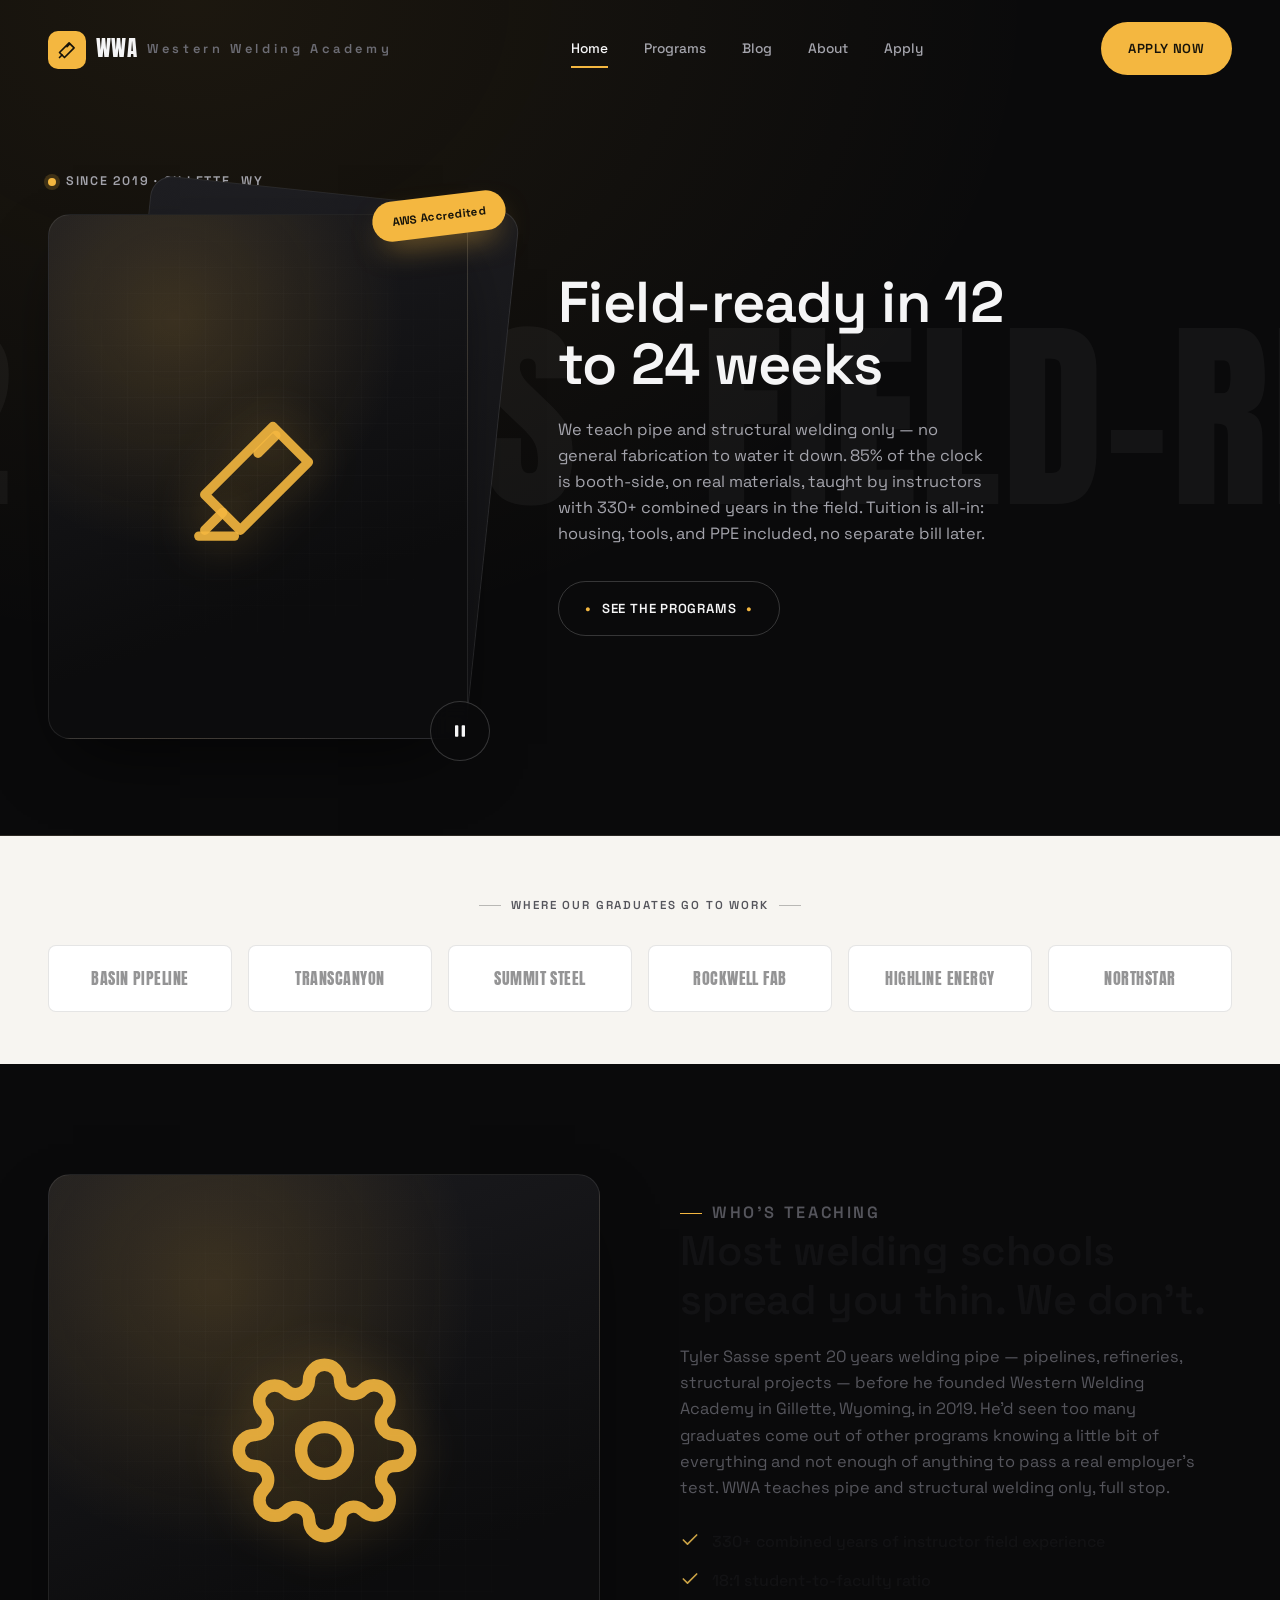
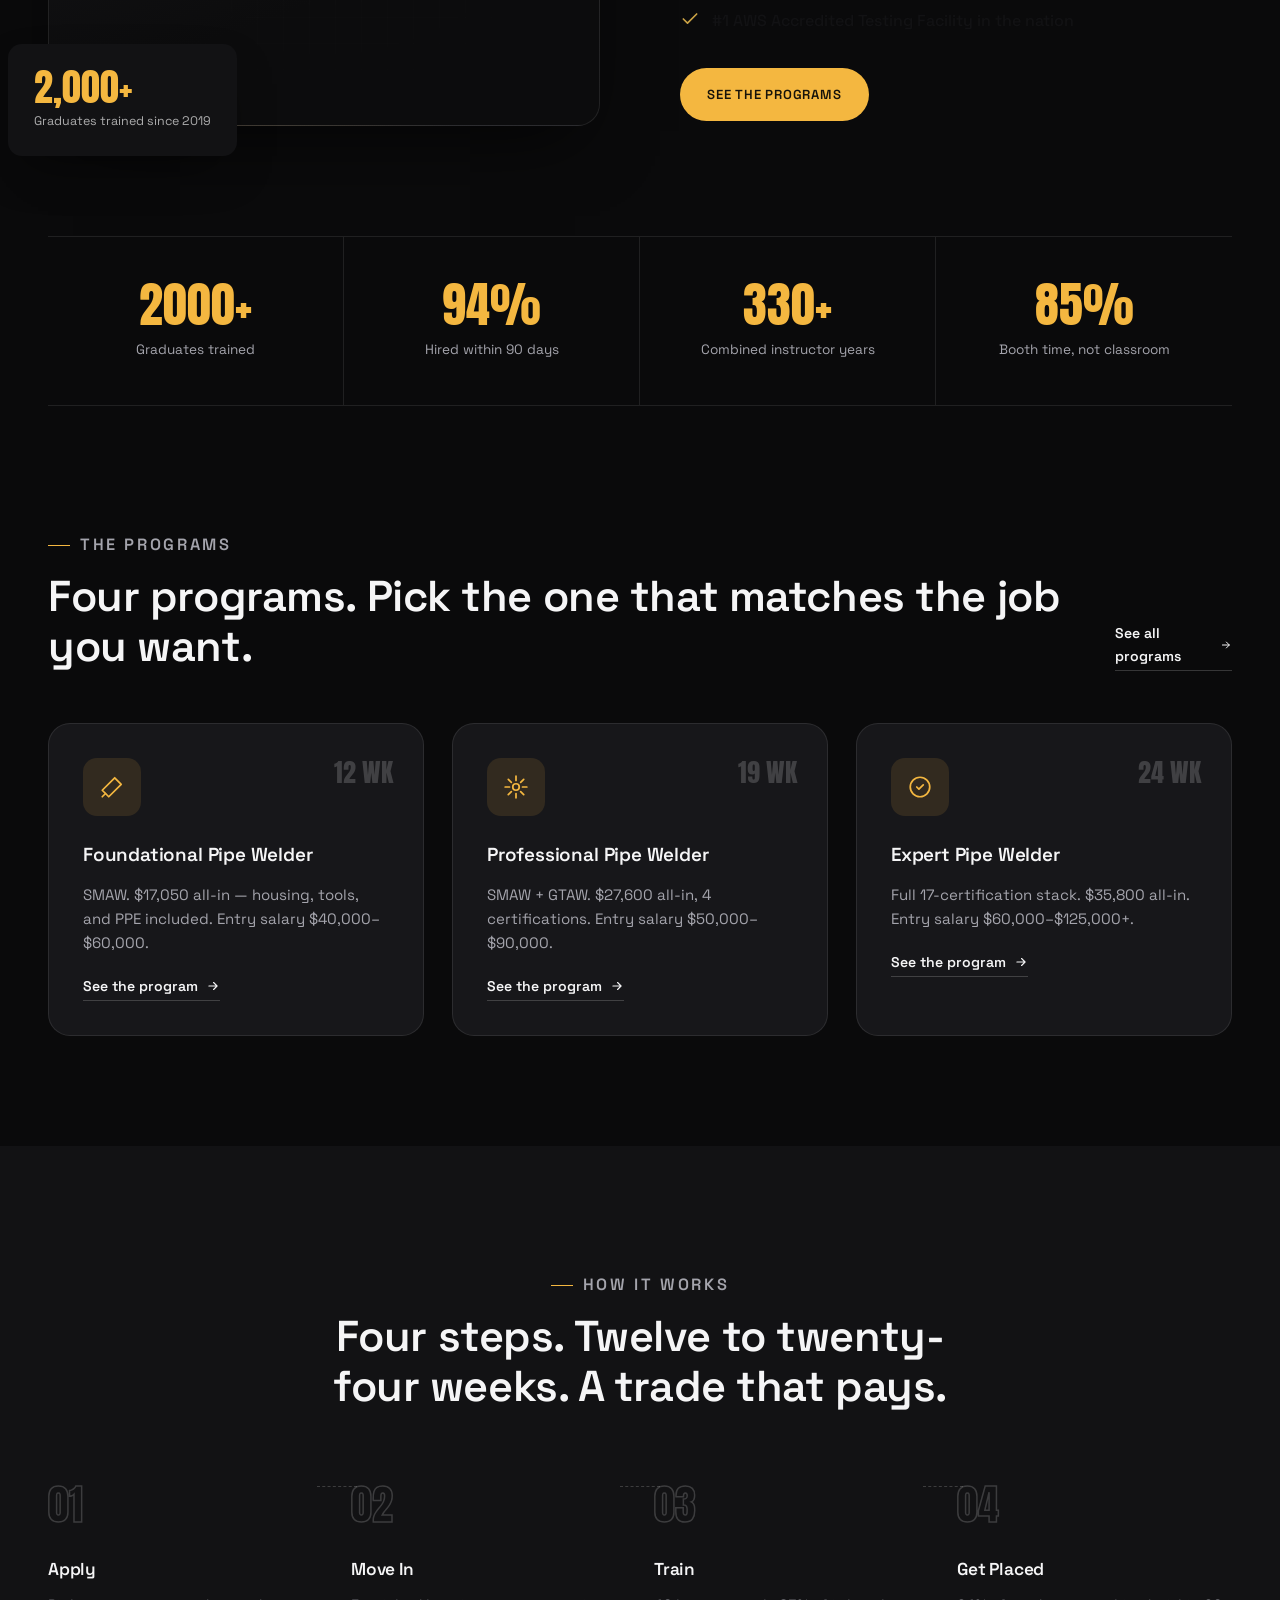
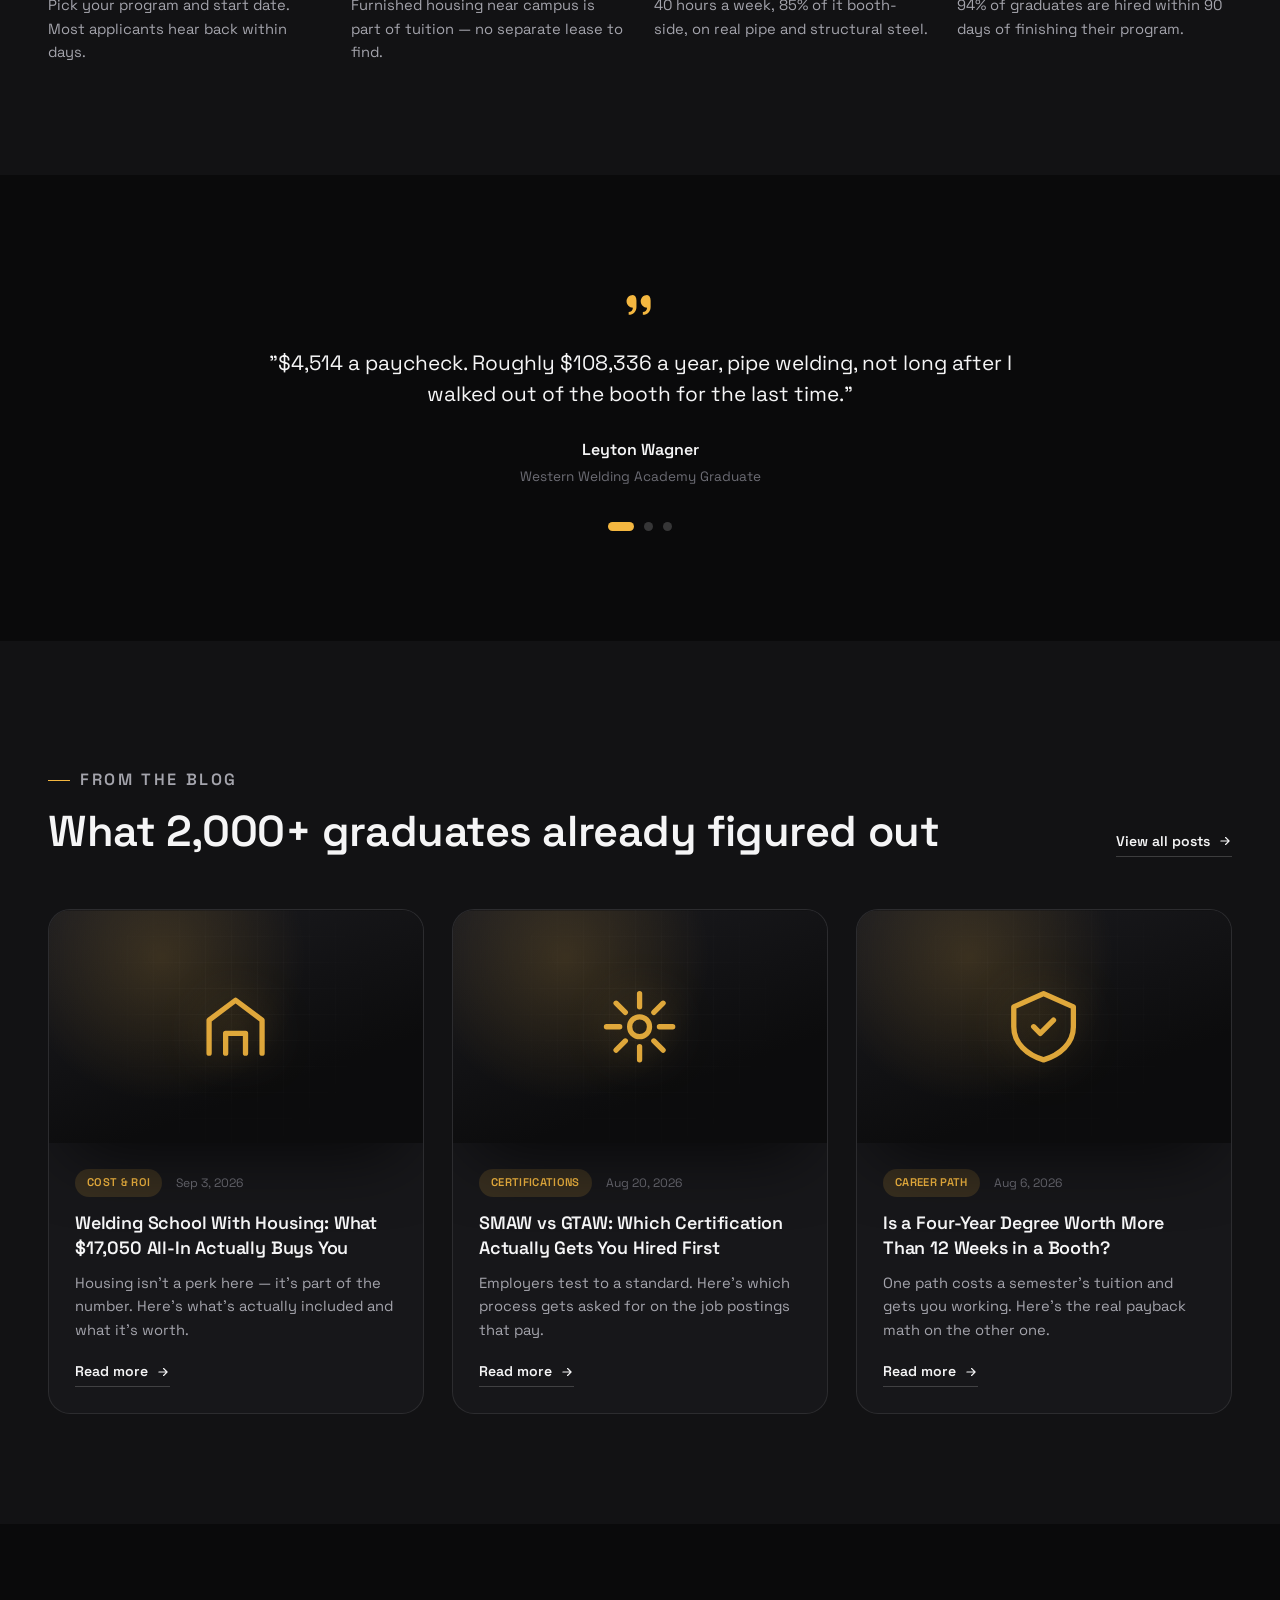
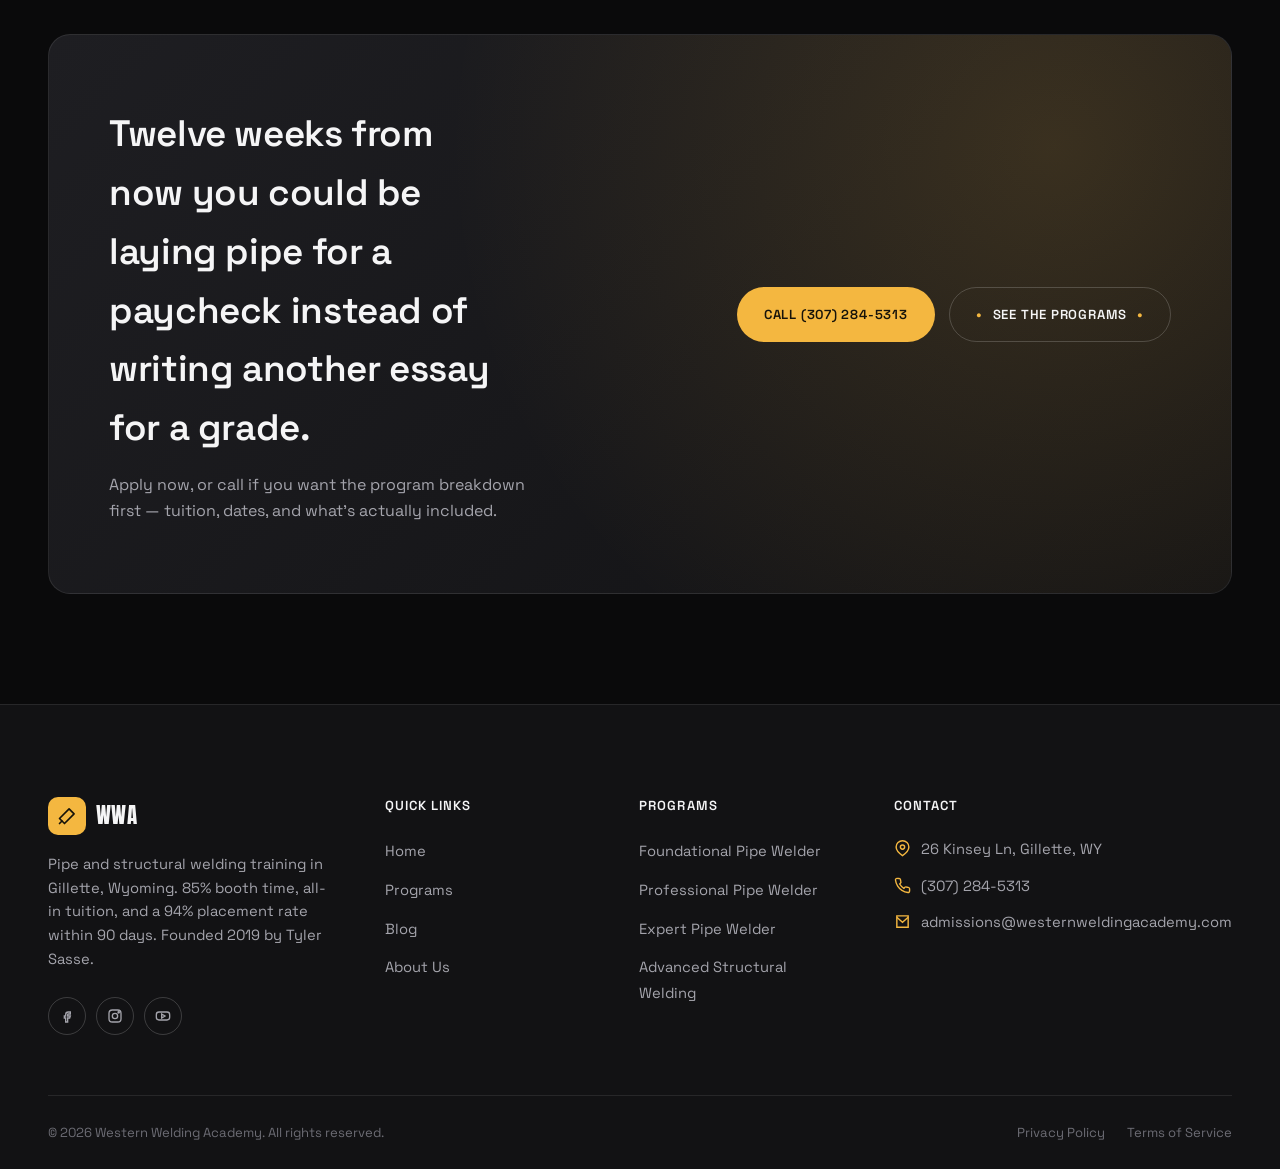
==== index.html @ 94834df6 "Initial commit: Western Welding Academy site Static HTML/CSS/JS site with homepage, programs page, b" ====
<!DOCTYPE html>
<html lang="en">
<head>
<meta charset="UTF-8">
<meta name="viewport" content="width=device-width, initial-scale=1.0">
<title>Western Welding Academy | Pipe &amp; Structural Welding Trade School — Gillette, WY</title>
<meta name="description" content="Western Welding Academy trains pipe and structural welders in Gillette, WY. 85% booth time, all-in tuition with housing included, and 94% of graduates hired within 90 days.">
<link rel="icon" href="data:image/svg+xml,%3Csvg xmlns='http://www.w3.org/2000/svg' viewBox='0 0 100 100'%3E%3Ctext y='.9em' font-size='90'%3E%F0%9F%94%A5%3C/text%3E%3C/svg%3E">
<link rel="preconnect" href="https://fonts.googleapis.com">
<link rel="preconnect" href="https://fonts.gstatic.com" crossorigin>
<link href="https://fonts.googleapis.com/css2?family=Anton&family=Space+Grotesk:wght@300;400;500;600;700&display=swap" rel="stylesheet">
<link rel="stylesheet" href="css/style.css">
</head>
<body>

<header class="site-header">
  <div class="container">
    <a href="index.html" class="brand">
      <span class="brand-mark">
        <svg viewBox="0 0 24 24" fill="none" stroke="currentColor" stroke-width="2" stroke-linecap="round" stroke-linejoin="round"><path d="M14.5 3.5 20.5 9.5 9 21 3 15Z"/><path d="M6 18 3 21"/><path d="M15 5 12 8"/></svg>
      </span>
      WWA<span>Western Welding Academy</span>
    </a>
    <nav class="nav-main">
      <a href="index.html" class="active">Home</a>
      <a href="services.html">Programs</a>
      <a href="blog.html">Blog</a>
      <a href="index.html#about">About</a>
      <a href="index.html#contact">Apply</a>
    </nav>
    <div class="header-actions">
      <a href="index.html#contact" class="btn btn-primary">Apply Now</a>
      <button class="nav-toggle" aria-label="Toggle menu" aria-expanded="false">
        <svg class="icon-menu" viewBox="0 0 24 24" fill="none" stroke="currentColor" stroke-width="2" stroke-linecap="round"><path d="M4 7h16M4 12h16M4 17h16"/></svg>
        <svg class="icon-close" viewBox="0 0 24 24" fill="none" stroke="currentColor" stroke-width="2" stroke-linecap="round"><path d="M6 6l12 12M18 6 6 18"/></svg>
      </button>
    </div>
  </div>
</header>

<!-- HERO -->
<section class="hero">
  <div class="hero-bgtext"><p><span>FIELD-READY IN 12 WEEKS</span><span>FIELD-READY IN 12 WEEKS</span></p></div>
  <div class="container hero-inner">
    <div class="hero-grid">
      <div class="hero-visual">
        <div class="hero-tagline">Since 2019 · Gillette, WY</div>
        <div class="hero-stack">
          <div class="hero-stack-back"></div>
          <div class="media-panel" data-photo="welding student practicing in booth">
            <div class="spark-field"></div>
            <div class="glow-icon">
              <svg viewBox="0 0 24 24" fill="none" stroke="currentColor" stroke-width="1.6" stroke-linecap="round" stroke-linejoin="round"><path d="M14.5 3.5 20.5 9.5 9 21 3 15Z"/><path d="M6 18 3 21"/><path d="M15 5 12 8"/><path d="M2 22h6"/></svg>
            </div>
          </div>
          <button class="play-toggle" aria-label="Pause">
            <svg class="icon-pause" viewBox="0 0 24 24" fill="currentColor"><rect x="6" y="5" width="4" height="14" rx="1"/><rect x="14" y="5" width="4" height="14" rx="1"/></svg>
            <svg class="icon-play" viewBox="0 0 24 24" fill="currentColor"><path d="M8 5v14l11-7z"/></svg>
          </button>
          <span class="badge-pill">AWS Accredited</span>
        </div>
      </div>
      <div class="hero-content">
        <h1>Field-ready in 12 to 24 weeks</h1>
        <p>We teach pipe and structural welding only — no general fabrication to water it down. 85% of the clock is booth-side, on real materials, taught by instructors with 330+ combined years in the field. Tuition is all-in: housing, tools, and PPE included, no separate bill later.</p>
        <a href="services.html" class="btn btn-outline"><span class="dot">•</span> See The Programs <span class="dot">•</span></a>
      </div>
    </div>
  </div>
</section>

<!-- TRUST STRIP -->
<section class="trust-strip">
  <div class="container">
    <p class="eyebrow">Where our graduates go to work</p>
    <div class="logo-row">
      <div class="logo-box">BASIN PIPELINE</div>
      <div class="logo-box">TRANSCANYON</div>
      <div class="logo-box">SUMMIT STEEL</div>
      <div class="logo-box">ROCKWELL FAB</div>
      <div class="logo-box">HIGHLINE ENERGY</div>
      <div class="logo-box">NORTHSTAR</div>
    </div>
  </div>
</section>

<!-- ABOUT -->
<section class="section" id="about">
  <div class="container">
    <div class="about-grid">
      <div class="about-media">
        <div class="media-panel" data-photo="welding instructor teaching student">
          <div class="spark-field"></div>
          <div class="glow-icon">
            <svg viewBox="0 0 24 24" fill="none" stroke="currentColor" stroke-width="1.6" stroke-linecap="round" stroke-linejoin="round"><circle cx="12" cy="12" r="3"/><path d="M19.4 15a1.7 1.7 0 0 0 .34 1.87l.06.06a2 2 0 1 1-2.83 2.83l-.06-.06a1.7 1.7 0 0 0-1.87-.34 1.7 1.7 0 0 0-1 1.55V21a2 2 0 0 1-4 0v-.09A1.7 1.7 0 0 0 9 19.4a1.7 1.7 0 0 0-1.87.34l-.06.06a2 2 0 1 1-2.83-2.83l.06-.06A1.7 1.7 0 0 0 4.6 15a1.7 1.7 0 0 0-1.55-1H3a2 2 0 0 1 0-4h.09A1.7 1.7 0 0 0 4.6 9a1.7 1.7 0 0 0-.34-1.87l-.06-.06a2 2 0 1 1 2.83-2.83l.06.06A1.7 1.7 0 0 0 9 4.6a1.7 1.7 0 0 0 1-1.55V3a2 2 0 0 1 4 0v.09A1.7 1.7 0 0 0 15 4.6a1.7 1.7 0 0 0 1.87-.34l.06-.06a2 2 0 1 1 2.83 2.83l-.06.06A1.7 1.7 0 0 0 19.4 9a1.7 1.7 0 0 0 1.55 1H21a2 2 0 0 1 0 4h-.09a1.7 1.7 0 0 0-1.51 1Z"/></svg>
          </div>
        </div>
        <div class="about-stat-card">
          <div class="num">2,000+</div>
          <div class="label">Graduates trained since 2019</div>
        </div>
      </div>
      <div class="about-copy">
        <p class="eyebrow">Who's teaching</p>
        <h2>Most welding schools spread you thin. We don't.</h2>
        <p>Tyler Sasse spent 20 years welding pipe — pipelines, refineries, structural projects — before he founded Western Welding Academy in Gillette, Wyoming, in 2019. He'd seen too many graduates come out of other programs knowing a little bit of everything and not enough of anything to pass a real employer's test. WWA teaches pipe and structural welding only, full stop.</p>
        <ul class="check-list">
          <li><svg viewBox="0 0 24 24" fill="none" stroke="currentColor" stroke-width="2" stroke-linecap="round" stroke-linejoin="round"><path d="M20 6 9 17l-5-5"/></svg> 330+ combined years of instructor field experience</li>
          <li><svg viewBox="0 0 24 24" fill="none" stroke="currentColor" stroke-width="2" stroke-linecap="round" stroke-linejoin="round"><path d="M20 6 9 17l-5-5"/></svg> 18:1 student-to-faculty ratio</li>
          <li><svg viewBox="0 0 24 24" fill="none" stroke="currentColor" stroke-width="2" stroke-linecap="round" stroke-linejoin="round"><path d="M20 6 9 17l-5-5"/></svg> #1 AWS Accredited Testing Facility in the nation</li>
        </ul>
        <a href="services.html" class="btn btn-primary">See The Programs</a>
      </div>
    </div>
  </div>
</section>

<!-- STATS -->
<div class="container">
  <div class="stats-band">
    <div class="stat"><div class="num"><span data-count="2000" data-suffix="+">0</span></div><div class="label">Graduates trained</div></div>
    <div class="stat"><div class="num"><span data-count="94" data-suffix="%">0</span></div><div class="label">Hired within 90 days</div></div>
    <div class="stat"><div class="num"><span data-count="330" data-suffix="+">0</span></div><div class="label">Combined instructor years</div></div>
    <div class="stat"><div class="num"><span data-count="85" data-suffix="%">0</span></div><div class="label">Booth time, not classroom</div></div>
  </div>
</div>

<!-- PROGRAMS PREVIEW -->
<section class="section">
  <div class="container">
    <div class="section-head between">
      <div>
        <p class="eyebrow">The programs</p>
        <h2>Four programs. Pick the one that matches the job you want.</h2>
      </div>
      <a href="services.html" class="text-link">See all programs
        <svg viewBox="0 0 24 24" fill="none" stroke="currentColor" stroke-width="2" stroke-linecap="round" stroke-linejoin="round"><path d="M5 12h14M13 6l6 6-6 6"/></svg>
      </a>
    </div>
    <div class="grid-3">
      <div class="service-card">
        <span class="index-num">12 WK</span>
        <div class="icon-wrap"><svg viewBox="0 0 24 24" fill="none" stroke="currentColor" stroke-width="1.6" stroke-linecap="round" stroke-linejoin="round"><path d="M14.5 3.5 20.5 9.5 9 21 3 15Z"/><path d="M6 18 3 21"/></svg></div>
        <h3>Foundational Pipe Welder</h3>
        <p>SMAW. $17,050 all-in — housing, tools, and PPE included. Entry salary $40,000–$60,000.</p>
        <a href="services.html#foundational" class="text-link">See the program <svg viewBox="0 0 24 24" fill="none" stroke="currentColor" stroke-width="2" stroke-linecap="round" stroke-linejoin="round"><path d="M5 12h14M13 6l6 6-6 6"/></svg></a>
      </div>
      <div class="service-card">
        <span class="index-num">19 WK</span>
        <div class="icon-wrap"><svg viewBox="0 0 24 24" fill="none" stroke="currentColor" stroke-width="1.6" stroke-linecap="round" stroke-linejoin="round"><circle cx="12" cy="12" r="3"/><path d="M12 2v4M12 18v4M4.9 4.9l2.8 2.8M16.3 16.3l2.8 2.8M2 12h4M18 12h4M4.9 19.1l2.8-2.8M16.3 7.7l2.8-2.8"/></svg></div>
        <h3>Professional Pipe Welder</h3>
        <p>SMAW + GTAW. $27,600 all-in, 4 certifications. Entry salary $50,000–$90,000.</p>
        <a href="services.html#professional" class="text-link">See the program <svg viewBox="0 0 24 24" fill="none" stroke="currentColor" stroke-width="2" stroke-linecap="round" stroke-linejoin="round"><path d="M5 12h14M13 6l6 6-6 6"/></svg></a>
      </div>
      <div class="service-card">
        <span class="index-num">24 WK</span>
        <div class="icon-wrap"><svg viewBox="0 0 24 24" fill="none" stroke="currentColor" stroke-width="1.6" stroke-linecap="round" stroke-linejoin="round"><circle cx="12" cy="12" r="9"/><path d="m9 12 2 2 4-4"/></svg></div>
        <h3>Expert Pipe Welder</h3>
        <p>Full 17-certification stack. $35,800 all-in. Entry salary $60,000–$125,000+.</p>
        <a href="services.html#expert" class="text-link">See the program <svg viewBox="0 0 24 24" fill="none" stroke="currentColor" stroke-width="2" stroke-linecap="round" stroke-linejoin="round"><path d="M5 12h14M13 6l6 6-6 6"/></svg></a>
      </div>
    </div>
  </div>
</section>

<!-- PROCESS -->
<section class="section section-alt">
  <div class="container">
    <div class="section-head center" style="margin-left:auto;margin-right:auto;text-align:center;">
      <p class="eyebrow" style="justify-content:center;width:100%;">How it works</p>
      <h2>Four steps. Twelve to twenty-four weeks. A trade that pays.</h2>
    </div>
    <div class="process-row">
      <div class="process-step">
        <div class="step-num">01</div>
        <h3>Apply</h3>
        <p>Pick your program and start date. Most applicants hear back within days.</p>
      </div>
      <div class="process-step">
        <div class="step-num">02</div>
        <h3>Move In</h3>
        <p>Furnished housing near campus is part of tuition — no separate lease to find.</p>
      </div>
      <div class="process-step">
        <div class="step-num">03</div>
        <h3>Train</h3>
        <p>40 hours a week, 85% of it booth-side, on real pipe and structural steel.</p>
      </div>
      <div class="process-step">
        <div class="step-num">04</div>
        <h3>Get Placed</h3>
        <p>94% of graduates are hired within 90 days of finishing their program.</p>
      </div>
    </div>
  </div>
</section>

<!-- GRADUATE OUTCOMES -->
<section class="section">
  <div class="container">
    <div class="testimonial-slider">
      <div class="testimonial-slide is-active">
        <svg class="quote-icon" viewBox="0 0 24 24" fill="currentColor"><path d="M7 7c-2.5 0-4.5 2-4.5 4.5S4.5 16 7 16c0 2-1.5 3-3 3v2c3.5 0 5.5-2.5 5.5-5.5V11c0-2.5-1.1-4-2.5-4Zm10 0c-2.5 0-4.5 2-4.5 4.5S14.5 16 17 16c0 2-1.5 3-3 3v2c3.5 0 5.5-2.5 5.5-5.5V11c0-2.5-1.1-4-2.5-4Z"/></svg>
        <p>"$4,514 a paycheck. Roughly $108,336 a year, pipe welding, not long after I walked out of the booth for the last time."</p>
        <div class="author">Leyton Wagner</div>
        <div class="role">Western Welding Academy Graduate</div>
      </div>
      <div class="testimonial-slide">
        <svg class="quote-icon" viewBox="0 0 24 24" fill="currentColor"><path d="M7 7c-2.5 0-4.5 2-4.5 4.5S4.5 16 7 16c0 2-1.5 3-3 3v2c3.5 0 5.5-2.5 5.5-5.5V11c0-2.5-1.1-4-2.5-4Zm10 0c-2.5 0-4.5 2-4.5 4.5S14.5 16 17 16c0 2-1.5 3-3 3v2c3.5 0 5.5-2.5 5.5-5.5V11c0-2.5-1.1-4-2.5-4Z"/></svg>
        <p>"$3,986 a paycheck. About $95,664 a year. I looked at a four-year degree first. This paid off faster."</p>
        <div class="author">Gavin Walden</div>
        <div class="role">Western Welding Academy Graduate</div>
      </div>
      <div class="testimonial-slide">
        <svg class="quote-icon" viewBox="0 0 24 24" fill="currentColor"><path d="M7 7c-2.5 0-4.5 2-4.5 4.5S4.5 16 7 16c0 2-1.5 3-3 3v2c3.5 0 5.5-2.5 5.5-5.5V11c0-2.5-1.1-4-2.5-4Zm10 0c-2.5 0-4.5 2-4.5 4.5S14.5 16 17 16c0 2-1.5 3-3 3v2c3.5 0 5.5-2.5 5.5-5.5V11c0-2.5-1.1-4-2.5-4Z"/></svg>
        <p>"$3,417 a paycheck, roughly $82,008 a year. Nobody in my booth was there for fun — everybody wanted out and working."</p>
        <div class="author">David Smolek</div>
        <div class="role">Western Welding Academy Graduate</div>
      </div>
      <div class="testimonial-dots"></div>
    </div>
  </div>
</section>

<!-- BLOG PREVIEW -->
<section class="section section-alt">
  <div class="container">
    <div class="section-head between">
      <div>
        <p class="eyebrow">From the blog</p>
        <h2>What 2,000+ graduates already figured out</h2>
      </div>
      <a href="blog.html" class="text-link">View all posts
        <svg viewBox="0 0 24 24" fill="none" stroke="currentColor" stroke-width="2" stroke-linecap="round" stroke-linejoin="round"><path d="M5 12h14M13 6l6 6-6 6"/></svg>
      </a>
    </div>
    <div class="grid-3">
      <article class="blog-card">
        <div class="media-panel" data-photo="welding trade school housing dorm"><div class="spark-field"></div><div class="glow-icon"><svg viewBox="0 0 24 24" fill="none" stroke="currentColor" stroke-width="1.6" stroke-linecap="round" stroke-linejoin="round"><path d="M4 20V10l8-6 8 6v10M9 20v-6h6v6"/></svg></div></div>
        <div class="card-body">
          <div class="meta-row"><span class="tag">Cost &amp; ROI</span><span>Sep 3, 2026</span></div>
          <h3>Welding School With Housing: What $17,050 All-In Actually Buys You</h3>
          <p>Housing isn't a perk here — it's part of the number. Here's what's actually included and what it's worth.</p>
          <a href="blog-welding-school-housing.html" class="text-link">Read more <svg viewBox="0 0 24 24" fill="none" stroke="currentColor" stroke-width="2" stroke-linecap="round" stroke-linejoin="round"><path d="M5 12h14M13 6l6 6-6 6"/></svg></a>
        </div>
      </article>
      <article class="blog-card">
        <div class="media-panel" data-photo="TIG welding certification training"><div class="spark-field"></div><div class="glow-icon"><svg viewBox="0 0 24 24" fill="none" stroke="currentColor" stroke-width="1.6" stroke-linecap="round" stroke-linejoin="round"><circle cx="12" cy="12" r="3"/><path d="M12 2v4M12 18v4M4.9 4.9l2.8 2.8M16.3 16.3l2.8 2.8M2 12h4M18 12h4M4.9 19.1l2.8-2.8M16.3 7.7l2.8-2.8"/></svg></div></div>
        <div class="card-body">
          <div class="meta-row"><span class="tag">Certifications</span><span>Aug 20, 2026</span></div>
          <h3>SMAW vs GTAW: Which Certification Actually Gets You Hired First</h3>
          <p>Employers test to a standard. Here's which process gets asked for on the job postings that pay.</p>
          <a href="blog.html" class="text-link">Read more <svg viewBox="0 0 24 24" fill="none" stroke="currentColor" stroke-width="2" stroke-linecap="round" stroke-linejoin="round"><path d="M5 12h14M13 6l6 6-6 6"/></svg></a>
        </div>
      </article>
      <article class="blog-card">
        <div class="media-panel" data-photo="pipeline welder working outdoors"><div class="spark-field"></div><div class="glow-icon"><svg viewBox="0 0 24 24" fill="none" stroke="currentColor" stroke-width="1.6" stroke-linecap="round" stroke-linejoin="round"><path d="M12 2 3 6v6c0 5 4 8.5 9 10 5-1.5 9-5 9-10V6Z"/><path d="m9 12 2 2 4-4"/></svg></div></div>
        <div class="card-body">
          <div class="meta-row"><span class="tag">Career Path</span><span>Aug 6, 2026</span></div>
          <h3>Is a Four-Year Degree Worth More Than 12 Weeks in a Booth?</h3>
          <p>One path costs a semester's tuition and gets you working. Here's the real payback math on the other one.</p>
          <a href="blog.html" class="text-link">Read more <svg viewBox="0 0 24 24" fill="none" stroke="currentColor" stroke-width="2" stroke-linecap="round" stroke-linejoin="round"><path d="M5 12h14M13 6l6 6-6 6"/></svg></a>
        </div>
      </article>
    </div>
  </div>
</section>

<!-- CTA -->
<section class="section" id="contact">
  <div class="container">
    <div class="cta-band">
      <div>
        <h2>Twelve weeks from now you could be laying pipe for a paycheck instead of writing another essay for a grade.</h2>
        <p>Apply now, or call if you want the program breakdown first — tuition, dates, and what's actually included.</p>
      </div>
      <div class="cta-actions">
        <a href="tel:+13072845313" class="btn btn-primary">Call (307) 284-5313</a>
        <a href="services.html" class="btn btn-outline"><span class="dot">•</span> See The Programs <span class="dot">•</span></a>
      </div>
    </div>
  </div>
</section>

<footer class="site-footer">
  <div class="container">
    <div class="footer-grid">
      <div class="footer-brand">
        <a href="index.html" class="brand">
          <span class="brand-mark"><svg viewBox="0 0 24 24" fill="none" stroke="currentColor" stroke-width="2" stroke-linecap="round" stroke-linejoin="round"><path d="M14.5 3.5 20.5 9.5 9 21 3 15Z"/><path d="M6 18 3 21"/></svg></span>
          WWA
        </a>
        <p>Pipe and structural welding training in Gillette, Wyoming. 85% booth time, all-in tuition, and a 94% placement rate within 90 days. Founded 2019 by Tyler Sasse.</p>
        <div class="social-row">
          <a href="#" aria-label="Facebook"><svg viewBox="0 0 24 24" fill="none" stroke="currentColor" stroke-width="2"><path d="M14 9h3V6h-3a4 4 0 0 0-4 4v2H8v3h2v6h3v-6h3l1-3h-4v-2a1 1 0 0 1 1-1Z"/></svg></a>
          <a href="#" aria-label="Instagram"><svg viewBox="0 0 24 24" fill="none" stroke="currentColor" stroke-width="2"><rect x="3" y="3" width="18" height="18" rx="5"/><circle cx="12" cy="12" r="4"/><circle cx="17.5" cy="6.5" r="1"/></svg></a>
          <a href="#" aria-label="YouTube"><svg viewBox="0 0 24 24" fill="none" stroke="currentColor" stroke-width="2"><rect x="2" y="6" width="20" height="12" rx="4"/><path d="m10 9 5 3-5 3Z"/></svg></a>
        </div>
      </div>
      <div class="footer-col">
        <h4>Quick Links</h4>
        <ul>
          <li><a href="index.html">Home</a></li>
          <li><a href="services.html">Programs</a></li>
          <li><a href="blog.html">Blog</a></li>
          <li><a href="index.html#about">About Us</a></li>
        </ul>
      </div>
      <div class="footer-col">
        <h4>Programs</h4>
        <ul>
          <li><a href="services.html#foundational">Foundational Pipe Welder</a></li>
          <li><a href="services.html#professional">Professional Pipe Welder</a></li>
          <li><a href="services.html#expert">Expert Pipe Welder</a></li>
          <li><a href="services.html#structural">Advanced Structural Welding</a></li>
        </ul>
      </div>
      <div class="footer-col">
        <h4>Contact</h4>
        <ul>
          <li class="contact-item"><svg viewBox="0 0 24 24" fill="none" stroke="currentColor" stroke-width="2"><path d="M21 10c0 6-9 12-9 12S3 16 3 10a9 9 0 0 1 18 0Z"/><circle cx="12" cy="10" r="3"/></svg> 26 Kinsey Ln, Gillette, WY</li>
          <li class="contact-item"><svg viewBox="0 0 24 24" fill="none" stroke="currentColor" stroke-width="2"><path d="M22 16.9v3a2 2 0 0 1-2.2 2 19.8 19.8 0 0 1-8.6-3.1 19.5 19.5 0 0 1-6-6 19.8 19.8 0 0 1-3.1-8.6A2 2 0 0 1 4.1 2h3a2 2 0 0 1 2 1.7c.1.9.3 1.8.6 2.7a2 2 0 0 1-.4 2.1L8 9.9a16 16 0 0 0 6 6l1.4-1.4a2 2 0 0 1 2.1-.4c.9.3 1.8.5 2.7.6a2 2 0 0 1 1.8 2Z"/></svg> (307) 284-5313</li>
          <li class="contact-item"><svg viewBox="0 0 24 24" fill="none" stroke="currentColor" stroke-width="2"><path d="M4 4h16v16H4Z"/><path d="m4 6 8 7 8-7"/></svg> admissions@westernweldingacademy.com</li>
        </ul>
      </div>
    </div>
    <div class="footer-bottom">
      <p>&copy; <span class="current-year"></span> Western Welding Academy. All rights reserved.</p>
      <div class="legal-links">
        <a href="#">Privacy Policy</a>
        <a href="#">Terms of Service</a>
      </div>
    </div>
  </div>
</footer>

<button class="back-to-top" aria-label="Back to top">
  <svg viewBox="0 0 24 24" fill="none" stroke="currentColor" stroke-width="2" stroke-linecap="round" stroke-linejoin="round"><path d="M12 19V5M5 12l7-7 7 7"/></svg>
</button>

<script src="js/main.js"></script>
</body>
</html>
---- css/style.css ----
/* =========================================================
   IRONFORGE — Welding & Fabrication
   Design system: dark industrial, amber accent, big display type
   ========================================================= */

:root{
  --bg:            #0a0a0b;
  --bg-alt:        #121214;
  --surface:       #17171a;
  --surface-2:     #1e1e22;
  --border:        rgba(255,255,255,.09);
  --border-strong: rgba(255,255,255,.18);
  --text:          #f5f5f6;
  --text-dim:      #a4a4ac;
  --text-faint:    #6c6c74;

  --accent:        #f4b740;
  --accent-dim:    #caa245;
  --accent-ink:    #16130a;

  --light:         #f7f5f1;
  --light-2:       #efece5;
  --ink:           #121214;
  --ink-dim:       #55555c;

  --radius-sm: 8px;
  --radius-md: 14px;
  --radius-lg: 22px;
  --radius-pill: 999px;

  --shadow-soft: 0 20px 50px -20px rgba(0,0,0,.6);
  --shadow-lift: 0 30px 70px -25px rgba(0,0,0,.75);

  --font-display: 'Anton', sans-serif;
  --font-body: 'Space Grotesk', sans-serif;
}

*, *::before, *::after{ box-sizing:border-box; }
html{ scroll-behavior:smooth; }
body{
  margin:0;
  background:var(--bg);
  color:var(--text);
  font-family:var(--font-body);
  font-size:16px;
  line-height:1.6;
  -webkit-font-smoothing:antialiased;
}
img{ max-width:100%; display:block; }
a{ color:inherit; text-decoration:none; }
ul{ list-style:none; margin:0; padding:0; }
h1,h2,h3,h4{ margin:0; font-weight:600; letter-spacing:-.01em; }
p{ margin:0; }
button{ font-family:inherit; cursor:pointer; }
input{ font-family:inherit; }
::selection{ background:var(--accent); color:var(--accent-ink); }

.container{
  width:100%;
  max-width:1240px;
  margin:0 auto;
  padding:0 28px;
}

/* ---------- utility ---------- */
.text-dim{ color:var(--text-dim); }
.center{ text-align:center; }
.mt-0{ margin-top:0; }
.only-mobile{ display:none; }

.eyebrow{
  display:inline-flex;
  align-items:center;
  gap:10px;
  font-size:.72rem;
  font-weight:600;
  letter-spacing:.16em;
  text-transform:uppercase;
  color:var(--accent);
}
.eyebrow::before{
  content:"";
  width:22px; height:1px;
  background:var(--accent);
  display:inline-block;
}
.section-light .eyebrow{ color:var(--accent-dim); }

.section-head{
  max-width:640px;
  margin-bottom:52px;
}
.section-head.wide{ max-width:760px; }
.section-head h2{
  font-size:clamp(1.9rem, 3.4vw, 2.7rem);
  margin-top:14px;
  line-height:1.15;
}
.section-head p{
  margin-top:16px;
  color:var(--text-dim);
  font-size:1.02rem;
}
.section-light .section-head h2{ color:var(--ink); }
.section-light .section-head p{ color:var(--ink-dim); }

.section-head.between{
  display:flex;
  align-items:flex-end;
  justify-content:space-between;
  gap:24px;
  max-width:none;
}

/* ---------- buttons ---------- */
.btn{
  display:inline-flex;
  align-items:center;
  gap:10px;
  padding:15px 26px;
  border-radius:var(--radius-pill);
  font-size:.82rem;
  font-weight:600;
  letter-spacing:.06em;
  text-transform:uppercase;
  border:1px solid transparent;
  transition:all .25s ease;
  white-space:nowrap;
}
.btn svg{ width:16px; height:16px; flex:none; }

.btn-primary{
  background:var(--accent);
  color:var(--accent-ink);
}
.btn-primary:hover{ background:#fff; transform:translateY(-2px); }

.btn-outline{
  border-color:var(--border-strong);
  color:var(--text);
  background:transparent;
}
.btn-outline:hover{
  border-color:var(--accent);
  color:var(--accent);
  transform:translateY(-2px);
}
.btn-outline .dot{ color:var(--accent); font-size:1.1em; }

.btn-outline-dark{
  border-color:rgba(0,0,0,.18);
  color:var(--ink);
}
.btn-outline-dark:hover{
  border-color:var(--ink);
  transform:translateY(-2px);
}

.btn-block{ width:100%; justify-content:center; }
.btn-sm{ padding:11px 18px; font-size:.72rem; }

.text-link{
  display:inline-flex;
  align-items:center;
  gap:8px;
  font-weight:600;
  font-size:.88rem;
  color:var(--text);
  border-bottom:1px solid var(--border-strong);
  padding-bottom:3px;
  transition:.2s ease;
}
.text-link svg{ width:14px; height:14px; transition:transform .2s ease; }
.text-link:hover{ color:var(--accent); border-color:var(--accent); }
.text-link:hover svg{ transform:translateX(3px); }

/* ---------- header ---------- */
.site-header{
  position:fixed;
  top:0; left:0; right:0;
  z-index:100;
  padding:22px 0;
  transition:background .3s ease, padding .3s ease, border-color .3s ease;
  border-bottom:1px solid transparent;
}
.site-header.is-scrolled{
  padding:14px 0;
  background:rgba(10,10,11,.86);
  backdrop-filter:blur(14px);
  border-color:var(--border);
}
.site-header .container{
  display:flex;
  align-items:center;
  justify-content:space-between;
  gap:24px;
}
.brand{
  display:flex;
  align-items:center;
  gap:10px;
  font-family:var(--font-display);
  font-size:1.3rem;
  letter-spacing:.02em;
  color:var(--text);
}
.brand .brand-mark{
  width:38px; height:38px;
  border-radius:10px;
  background:var(--accent);
  display:flex; align-items:center; justify-content:center;
  color:var(--accent-ink);
  flex:none;
}
.brand .brand-mark svg{ width:20px; height:20px; }
.brand span{ font-size:.62em; display:block; font-family:var(--font-body); letter-spacing:.28em; color:var(--text-faint); font-weight:600; margin-top:2px; }

.nav-main{
  display:flex;
  align-items:center;
  gap:36px;
}
.nav-main a{
  font-size:.86rem;
  font-weight:500;
  color:var(--text-dim);
  position:relative;
  padding:4px 0;
  transition:color .2s ease;
}
.nav-main a::after{
  content:"";
  position:absolute; left:0; right:0; bottom:-4px;
  height:2px; background:var(--accent);
  transform:scaleX(0); transform-origin:left;
  transition:transform .25s ease;
}
.nav-main a:hover{ color:var(--text); }
.nav-main a:hover::after,
.nav-main a.active::after{ transform:scaleX(1); }
.nav-main a.active{ color:var(--text); }

.header-actions{ display:flex; align-items:center; gap:18px; }
.nav-toggle{
  display:none;
  width:48px; height:48px;
  border-radius:50%;
  border:1px solid var(--border-strong);
  background:transparent;
  color:var(--text);
  align-items:center;
  justify-content:center;
}
.nav-toggle svg{ width:18px; height:18px; }
.nav-toggle .icon-close{ display:none; }
.nav-toggle.is-open .icon-menu{ display:none; }
.nav-toggle.is-open .icon-close{ display:block; }

/* ---------- hero ---------- */
.hero{
  position:relative;
  overflow:hidden;
  padding:168px 0 96px;
  background:
    radial-gradient(ellipse at 15% 0%, rgba(244,183,64,.08), transparent 55%),
    var(--bg);
  border-bottom:1px solid var(--border);
}
.hero-bgtext{
  position:absolute;
  inset:0;
  display:flex;
  align-items:center;
  justify-content:center;
  overflow:hidden;
  pointer-events:none;
  z-index:0;
}
.hero-bgtext p{
  display:flex;
  gap:1.2ch;
  white-space:nowrap;
  font-family:var(--font-display);
  font-weight:400;
  font-size:clamp(6rem, 16vw, 13rem);
  letter-spacing:.01em;
  color:rgba(255,255,255,.045);
}

.hero-inner{ position:relative; z-index:1; }
.hero-tagline{
  display:inline-flex;
  align-items:center;
  gap:10px;
  font-size:.78rem;
  font-weight:600;
  letter-spacing:.14em;
  text-transform:uppercase;
  color:var(--text-dim);
  margin-bottom:22px;
}
.hero-tagline::before{
  content:"";
  width:8px; height:8px;
  border-radius:50%;
  background:var(--accent);
  box-shadow:0 0 0 4px rgba(244,183,64,.18);
}

.hero-grid{
  display:grid;
  grid-template-columns:440px 1fr;
  gap:70px;
  align-items:center;
}

.hero-visual{ position:relative; width:100%; max-width:420px; }
.hero-stack{ position:relative; }
.hero-stack-back{
  position:absolute;
  top:-22px; right:-26px;
  width:88%; height:100%;
  border-radius:var(--radius-lg);
  background:linear-gradient(155deg, var(--surface-2), var(--bg-alt));
  border:1px solid var(--border);
  transform:rotate(6deg);
  z-index:0;
}
.media-panel{
  position:relative;
  border-radius:var(--radius-lg);
  overflow:hidden;
  background:
    radial-gradient(circle at 30% 20%, rgba(244,183,64,.16), transparent 45%),
    linear-gradient(160deg, #1c1c20, #0c0c0d 70%);
  background-size:cover;
  background-position:center;
  border:1px solid var(--border);
  box-shadow:var(--shadow-lift);
}
.media-panel::before{
  content:"";
  position:absolute; inset:0;
  background-image:
    linear-gradient(rgba(255,255,255,.05) 1px, transparent 1px),
    linear-gradient(90deg, rgba(255,255,255,.05) 1px, transparent 1px);
  background-size:26px 26px;
  mask-image:radial-gradient(circle at 50% 40%, black, transparent 75%);
  opacity:.5;
  transition:opacity .3s ease;
}
.media-panel.has-photo{ background-color:#0c0c0d; }
.media-panel.has-photo::before{
  background-image:linear-gradient(160deg, rgba(10,10,11,.2), rgba(6,6,7,.75));
  background-size:auto;
  mask-image:none;
  opacity:1;
}
.media-panel.has-photo .glow-icon{ opacity:0; }
.media-panel .glow-icon{
  position:relative;
  width:100%; height:100%;
  display:flex; align-items:center; justify-content:center;
  color:rgba(244,183,64,.9);
  filter:drop-shadow(0 0 24px rgba(244,183,64,.35));
}
.media-panel .glow-icon svg{ width:34%; height:34%; }

.hero .media-panel{ aspect-ratio:4/5; }

.spark-field{ position:absolute; inset:0; overflow:hidden; pointer-events:none; }
.spark{
  position:absolute;
  bottom:6%;
  width:3px; height:3px;
  border-radius:50%;
  background:var(--accent);
  box-shadow:0 0 8px 2px rgba(244,183,64,.8);
  opacity:0;
  animation:rise 2.6s ease-in infinite;
}
@keyframes rise{
  0%{ opacity:0; transform:translate(0,0) scale(1); }
  10%{ opacity:1; }
  100%{ opacity:0; transform:translate(var(--dx,10px), -140px) scale(.3); }
}
.media-panel.is-paused .spark{ animation-play-state:paused; opacity:0; }

.play-toggle{
  position:absolute;
  right:-22px; bottom:-22px;
  width:60px; height:60px;
  border-radius:50%;
  background:rgba(10,10,11,.75);
  backdrop-filter:blur(10px);
  border:1px solid var(--border-strong);
  color:var(--text);
  display:flex; align-items:center; justify-content:center;
  z-index:2;
  transition:.2s ease;
}
.play-toggle:hover{ border-color:var(--accent); color:var(--accent); }
.play-toggle svg{ width:20px; height:20px; }
.play-toggle .icon-play{ display:none; margin-left:2px; }
.play-toggle.is-paused .icon-pause{ display:none; }
.play-toggle.is-paused .icon-play{ display:block; }

.badge-pill{
  position:absolute;
  top:-18px; right:-38px;
  background:var(--accent);
  color:var(--accent-ink);
  font-size:.72rem;
  font-weight:700;
  letter-spacing:.03em;
  padding:11px 20px;
  border-radius:var(--radius-pill);
  transform:rotate(-7deg);
  box-shadow:0 14px 30px -10px rgba(244,183,64,.55);
  z-index:2;
}

.hero-content h1{
  font-size:clamp(2.4rem, 4.6vw, 3.6rem);
  line-height:1.08;
  color:var(--text);
  max-width:14ch;
}
.hero-content p{
  margin-top:22px;
  color:var(--text-dim);
  max-width:44ch;
  font-size:1.02rem;
}
.hero-content .btn{ margin-top:34px; }

/* ---------- trust strip ---------- */
.trust-strip{
  background:var(--light);
  padding:52px 0;
}
.trust-strip .eyebrow{
  justify-content:center;
  width:100%;
  color:var(--ink-dim);
  margin-bottom:30px;
}
.trust-strip .eyebrow::before,
.trust-strip .eyebrow::after{ content:""; width:22px; height:1px; background:rgba(0,0,0,.25); }
.trust-strip .container{ text-align:center; }
.logo-row{
  display:grid;
  grid-template-columns:repeat(6,1fr);
  gap:16px;
}
.logo-row .logo-box{
  border:1px solid rgba(0,0,0,.1);
  border-radius:var(--radius-sm);
  padding:20px 10px;
  display:flex; align-items:center; justify-content:center;
  font-family:var(--font-display);
  font-size:1rem;
  letter-spacing:.03em;
  color:rgba(18,18,20,.45);
  background:#fff;
}

/* ---------- generic sections ---------- */
.section{ padding:110px 0; }
.section-light{ background:var(--light); color:var(--ink); }
.section-alt{ background:var(--bg-alt); }
.section-tight{ padding:80px 0; }

/* about / intro */
.about-grid{
  display:grid;
  grid-template-columns:1fr 1fr;
  gap:80px;
  align-items:center;
}
.about-media{ position:relative; }
.about-media .media-panel{ aspect-ratio:1/1; }
.about-stat-card{
  position:absolute;
  left:-40px; bottom:-30px;
  background:var(--ink);
  color:#fff;
  border-radius:var(--radius-md);
  padding:24px 26px;
  box-shadow:var(--shadow-soft);
  min-width:190px;
}
.about-stat-card .num{ font-family:var(--font-display); font-size:2.4rem; color:var(--accent); line-height:1; }
.about-stat-card .label{ font-size:.78rem; color:rgba(255,255,255,.65); margin-top:6px; }

.about-copy h2{ font-size:clamp(1.9rem,3.4vw,2.6rem); color:var(--ink); line-height:1.18; }
.about-copy p{ margin-top:20px; color:var(--ink-dim); font-size:1.02rem; max-width:52ch; }
.check-list{ margin-top:28px; display:grid; gap:14px; }
.check-list li{ display:flex; align-items:flex-start; gap:12px; font-weight:500; color:var(--ink); }
.check-list svg{ width:20px; height:20px; color:var(--accent-dim); flex:none; margin-top:1px; }
.about-copy .btn{ margin-top:34px; }

/* stats band */
.stats-band{
  display:grid;
  grid-template-columns:repeat(4,1fr);
  border-top:1px solid var(--border);
  border-bottom:1px solid var(--border);
}
.stats-band .stat{
  padding:44px 30px;
  text-align:center;
  border-right:1px solid var(--border);
}
.stats-band .stat:last-child{ border-right:none; }
.stats-band .num{
  font-family:var(--font-display);
  font-size:clamp(2.2rem,4vw,3rem);
  color:var(--accent);
  line-height:1;
}
.stats-band .label{ margin-top:10px; font-size:.85rem; color:var(--text-dim); }

/* cards grid generic */
.grid-3{ display:grid; grid-template-columns:repeat(3,1fr); gap:28px; }
.grid-4{ display:grid; grid-template-columns:repeat(4,1fr); gap:24px; }
.grid-2{ display:grid; grid-template-columns:repeat(2,1fr); gap:28px; }

/* service card */
.service-card{
  background:var(--surface);
  border:1px solid var(--border);
  border-radius:var(--radius-lg);
  padding:34px;
  transition:.25s ease;
  position:relative;
}
.service-card:hover{ transform:translateY(-6px); border-color:var(--border-strong); box-shadow:var(--shadow-soft); }
.service-card .icon-wrap{
  width:58px; height:58px;
  border-radius:var(--radius-md);
  background:rgba(244,183,64,.12);
  color:var(--accent);
  display:flex; align-items:center; justify-content:center;
  margin-bottom:24px;
}
.service-card .icon-wrap svg{ width:26px; height:26px; }
.service-card h3{ font-size:1.18rem; color:var(--text); margin-bottom:12px; }
.service-card p{ color:var(--text-dim); font-size:.94rem; }
.service-card .text-link{ margin-top:20px; }
.service-card .index-num{
  position:absolute; top:28px; right:30px;
  font-family:var(--font-display);
  font-size:1.6rem;
  color:var(--border-strong);
}

/* process steps */
.process-row{
  display:grid;
  grid-template-columns:repeat(4,1fr);
  gap:28px;
  position:relative;
}
.process-step{ position:relative; padding-top:8px; }
.process-step .step-num{
  font-family:var(--font-display);
  font-size:2.6rem;
  color:transparent;
  -webkit-text-stroke:1.5px var(--border-strong);
}
.process-step h3{ margin-top:18px; font-size:1.08rem; color:var(--text); }
.process-step p{ margin-top:10px; color:var(--text-dim); font-size:.92rem; }
.process-step:not(:last-child)::after{
  content:"";
  position:absolute; top:22px; left:calc(100% - 6px);
  width:calc(28px + 12px);
  border-top:1px dashed var(--border-strong);
}

/* testimonials */
.testimonial-slider{ position:relative; max-width:760px; margin:0 auto; text-align:center; }
.testimonial-slide{ display:none; }
.testimonial-slide.is-active{ display:block; animation:fadeUp .5s ease; }
@keyframes fadeUp{ from{ opacity:0; transform:translateY(10px);} to{opacity:1; transform:translateY(0);} }
.testimonial-slide .quote-icon{ color:var(--accent); width:34px; height:34px; margin:0 auto 22px; }
.testimonial-slide p{ font-size:1.3rem; line-height:1.5; color:var(--text); }
.testimonial-slide .author{ margin-top:26px; font-weight:600; }
.testimonial-slide .role{ color:var(--text-faint); font-size:.85rem; margin-top:4px; }
.testimonial-dots{ display:flex; justify-content:center; gap:10px; margin-top:34px; }
.testimonial-dots button{
  width:9px; height:9px; border-radius:50%;
  border:none; background:var(--border-strong);
  padding:0;
}
.testimonial-dots button.is-active{ background:var(--accent); width:26px; border-radius:6px; transition:.25s ease; }

/* blog preview cards (home) + blog grid */
.blog-card{
  border:1px solid var(--border);
  border-radius:var(--radius-lg);
  overflow:hidden;
  background:var(--surface);
  transition:.25s ease;
}
.blog-card:hover{ transform:translateY(-6px); box-shadow:var(--shadow-soft); border-color:var(--border-strong); }
.blog-card .media-panel{ aspect-ratio:16/10; border-radius:0; border:none; }
.blog-card .card-body{ padding:26px; }
.blog-card .meta-row{ display:flex; align-items:center; gap:14px; font-size:.76rem; color:var(--text-faint); margin-bottom:14px; }
.blog-card .tag{
  background:rgba(244,183,64,.14); color:var(--accent);
  padding:5px 12px; border-radius:var(--radius-pill);
  font-weight:600; letter-spacing:.03em; font-size:.7rem; text-transform:uppercase;
}
.blog-card h3{ font-size:1.12rem; line-height:1.35; color:var(--text); }
.blog-card p{ margin-top:12px; color:var(--text-dim); font-size:.92rem; }
.blog-card .text-link{ margin-top:18px; }

/* CTA band */
.cta-band{
  position:relative;
  overflow:hidden;
  border-radius:var(--radius-lg);
  padding:70px 60px;
  background:linear-gradient(135deg, var(--surface-2), var(--bg-alt));
  border:1px solid var(--border);
  display:flex;
  align-items:center;
  justify-content:space-between;
  gap:40px;
}
.cta-band::after{
  content:"";
  position:absolute; inset:0;
  background:radial-gradient(circle at 85% 20%, rgba(244,183,64,.16), transparent 55%);
}
.cta-band > *{ position:relative; z-index:1; }
.cta-band h2{ font-size:clamp(1.7rem,3vw,2.3rem); max-width:16ch; }
.cta-band p{ margin-top:14px; color:var(--text-dim); max-width:44ch; }
.cta-actions{ display:flex; gap:14px; flex:none; }

/* footer */
.site-footer{ background:var(--bg-alt); border-top:1px solid var(--border); padding:90px 0 0; }
.footer-grid{
  display:grid;
  grid-template-columns:1.4fr 1fr 1fr 1.2fr;
  gap:50px;
  padding-bottom:60px;
  border-bottom:1px solid var(--border);
}
.footer-brand p{ margin-top:18px; color:var(--text-dim); font-size:.92rem; max-width:32ch; }
.social-row{ display:flex; gap:10px; margin-top:26px; }
.social-row a{
  width:38px; height:38px; border-radius:50%;
  border:1px solid var(--border-strong);
  display:flex; align-items:center; justify-content:center;
  color:var(--text-dim);
  transition:.2s ease;
}
.social-row a:hover{ background:var(--accent); border-color:var(--accent); color:var(--accent-ink); }
.social-row svg{ width:16px; height:16px; }

.footer-col h4{ font-size:.82rem; letter-spacing:.08em; text-transform:uppercase; color:var(--text); margin-bottom:22px; }
.footer-col ul{ display:grid; gap:13px; }
.footer-col a{ color:var(--text-dim); font-size:.92rem; transition:.2s ease; }
.footer-col a:hover{ color:var(--accent); }
.footer-col .contact-item{ display:flex; gap:10px; color:var(--text-dim); font-size:.92rem; align-items:flex-start; }
.footer-col .contact-item svg{ width:17px; height:17px; color:var(--accent); flex:none; margin-top:2px; }

.footer-bottom{
  display:flex; align-items:center; justify-content:space-between;
  padding:26px 0; color:var(--text-faint); font-size:.82rem; gap:20px;
}
.footer-bottom .legal-links{ display:flex; gap:22px; }
.footer-bottom a:hover{ color:var(--text-dim); }

.back-to-top{
  position:fixed; right:26px; bottom:26px; z-index:90;
  width:48px; height:48px; border-radius:50%;
  background:var(--accent); color:var(--accent-ink);
  display:flex; align-items:center; justify-content:center;
  border:none; box-shadow:var(--shadow-soft);
  opacity:0; pointer-events:none; transform:translateY(10px);
  transition:.25s ease;
}
.back-to-top.is-visible{ opacity:1; pointer-events:auto; transform:translateY(0); }
.back-to-top svg{ width:18px; height:18px; }

/* ---------- page hero (services / blog) ---------- */
.page-hero{
  position:relative;
  padding:168px 0 90px;
  background:
    radial-gradient(ellipse at 85% 0%, rgba(244,183,64,.1), transparent 55%),
    var(--bg);
  border-bottom:1px solid var(--border);
  overflow:hidden;
}
.page-hero .hero-bgtext p{ font-size:clamp(5rem,13vw,10rem); }
.breadcrumb{
  position:relative; z-index:1;
  display:flex; align-items:center; gap:8px;
  font-size:.82rem; color:var(--text-faint);
  margin-bottom:24px;
}
.breadcrumb a:hover{ color:var(--accent); }
.breadcrumb .sep{ color:var(--text-faint); }
.breadcrumb .current{ color:var(--text-dim); }
.page-hero h1{
  position:relative; z-index:1;
  font-size:clamp(2.4rem,5vw,3.8rem);
  max-width:16ch;
}
.page-hero p{
  position:relative; z-index:1;
  margin-top:20px; color:var(--text-dim); max-width:56ch; font-size:1.05rem;
}

/* filter tabs (blog) */
.filter-tabs{ display:flex; flex-wrap:wrap; gap:12px; margin-bottom:56px; }
.filter-tabs button{
  padding:11px 22px;
  border-radius:var(--radius-pill);
  border:1px solid var(--border-strong);
  background:transparent;
  color:var(--text-dim);
  font-size:.84rem; font-weight:600;
  transition:.2s ease;
}
.filter-tabs button:hover{ color:var(--text); border-color:var(--text-dim); }
.filter-tabs button.is-active{ background:var(--accent); border-color:var(--accent); color:var(--accent-ink); }

/* featured post */
.featured-post{
  display:grid;
  grid-template-columns:1.1fr 1fr;
  gap:50px;
  align-items:center;
  padding:20px 0 70px;
  border-bottom:1px solid var(--border);
  margin-bottom:70px;
}
.featured-post .media-panel{ aspect-ratio:16/11; }
.featured-post .meta-row{ display:flex; align-items:center; gap:14px; font-size:.78rem; color:var(--text-faint); margin-bottom:18px; }
.featured-post h2{ font-size:clamp(1.6rem,2.6vw,2.1rem); line-height:1.25; }
.featured-post p{ margin-top:18px; color:var(--text-dim); }
.featured-post .text-link{ margin-top:26px; }
.blog-grid{ display:grid; grid-template-columns:repeat(3,1fr); gap:30px; }

.pagination{ display:flex; justify-content:center; align-items:center; gap:10px; margin-top:70px; }
.pagination a, .pagination span{
  width:42px; height:42px; border-radius:50%;
  display:flex; align-items:center; justify-content:center;
  border:1px solid var(--border-strong);
  color:var(--text-dim); font-size:.86rem; font-weight:600;
}
.pagination a:hover{ border-color:var(--accent); color:var(--accent); }
.pagination .is-active{ background:var(--accent); border-color:var(--accent); color:var(--accent-ink); }
.pagination .arrow{ border:none; color:var(--text-dim); }

/* newsletter */
.newsletter{
  border-radius:var(--radius-lg);
  border:1px solid var(--border);
  background:linear-gradient(135deg, var(--surface), var(--bg-alt));
  padding:56px;
  display:flex; align-items:center; justify-content:space-between; gap:40px;
}
.newsletter h3{ font-size:1.5rem; max-width:14ch; }
.newsletter p{ margin-top:10px; color:var(--text-dim); max-width:36ch; }
.newsletter-form{ display:flex; gap:10px; flex:none; width:380px; }
.newsletter-form input{
  flex:1; padding:15px 18px; border-radius:var(--radius-pill);
  border:1px solid var(--border-strong); background:var(--bg);
  color:var(--text); font-size:.9rem;
}
.newsletter-form input:focus{ outline:none; border-color:var(--accent); }
.newsletter-form button{
  border:none; border-radius:var(--radius-pill);
  padding:0 22px; background:var(--accent); color:var(--accent-ink);
  font-weight:700; font-size:.8rem; text-transform:uppercase; letter-spacing:.05em;
}

/* accessibility */
.skip-link{
  position:absolute; left:-9999px; top:auto;
  background:var(--accent); color:var(--accent-ink);
  padding:14px 22px; border-radius:var(--radius-sm);
  font-weight:700; font-size:.9rem; z-index:200;
}
.skip-link:focus{
  left:16px; top:16px;
}

/* single post article */
.post-byline{ margin-top:18px; font-size:.85rem; color:var(--text-faint); }
.post-byline a{ color:var(--text-dim); text-decoration:underline; text-underline-offset:2px; }
.post-byline a:hover{ color:var(--accent); }
.post-body{ max-width:740px; margin:0 auto; padding-bottom:30px; }
.post-lead{
  font-size:1.15rem; color:var(--text);
  border-left:3px solid var(--accent);
  padding:2px 0 2px 22px;
  margin-bottom:36px;
}
.post-body p{ color:var(--text-dim); font-size:1.02rem; line-height:1.8; margin-bottom:22px; }
.post-body h2{ font-size:1.55rem; color:var(--text); margin:52px 0 20px; line-height:1.3; }
.post-body h3{ font-size:1.05rem; color:var(--text); margin:30px 0 8px; }
.post-body ul{ margin:0 0 24px 4px; color:var(--text-dim); display:grid; gap:10px; list-style:none; }
.post-body ul li{ line-height:1.6; padding-left:26px; position:relative; }
.post-body ul li::before{
  content:""; position:absolute; left:0; top:9px;
  width:8px; height:8px; border-radius:50%; background:var(--accent);
}
.post-body li strong, .post-body p strong{ color:var(--text); }
.post-image{ aspect-ratio:16/9; margin:8px 0 40px; }
.program-table{ width:100%; border-collapse:collapse; margin:12px 0 30px; font-size:.92rem; }
.program-table th, .program-table td{ text-align:left; padding:12px 14px; border-bottom:1px solid var(--border); color:var(--text-dim); }
.program-table th{ color:var(--text-faint); font-size:.72rem; text-transform:uppercase; letter-spacing:.06em; font-weight:600; }
.program-table td:first-child, .program-table th:first-child{ color:var(--text); font-weight:600; padding-left:0; }
.program-table-wrap{ overflow-x:auto; margin-bottom:30px; }
.post-signoff{
  margin-top:20px; padding-top:32px; border-top:1px solid var(--border);
  font-size:1.05rem; color:var(--text);
}

/* services page extras */
.cert-row{ display:grid; grid-template-columns:repeat(4,1fr); gap:22px; }
.cert-card{
  border:1px solid var(--border); border-radius:var(--radius-md);
  padding:26px; text-align:center; background:var(--surface);
}
.cert-card svg{ width:30px; height:30px; color:var(--accent); margin-bottom:14px; }
.cert-card h4{ font-size:.94rem; color:var(--text); }
.cert-card p{ margin-top:6px; font-size:.8rem; color:var(--text-faint); }

.service-detail-row{
  display:grid; grid-template-columns:1fr 1fr; gap:70px; align-items:center;
  padding:70px 0; border-bottom:1px solid var(--border);
}
.service-detail-row:last-of-type{ border-bottom:none; }
.service-detail-row.reverse{ direction:rtl; }
.service-detail-row.reverse > *{ direction:ltr; }
.service-detail-row .media-panel{ aspect-ratio:5/4; }
.service-detail-row .index-tag{ font-family:var(--font-display); color:var(--border-strong); font-size:1rem; margin-bottom:14px; letter-spacing:.05em; }
.service-detail-row h3{ font-size:1.7rem; }
.service-detail-row p{ margin-top:16px; color:var(--text-dim); }
.service-detail-row .check-list li{ color:var(--text); }
.service-detail-row .check-list svg{ color:var(--accent); }
.service-detail-row .check-list{ margin-top:22px; }

/* =========================================================
   Responsive
   ========================================================= */
@media (max-width:1080px){
  .hero-grid{ grid-template-columns:1fr; }
  .hero-visual{ max-width:340px; margin:0 auto; }
  .hero-content{ text-align:center; }
  .hero-content p{ margin-left:auto; margin-right:auto; }
  .hero-tagline{ justify-content:center; width:100%; }
  .about-grid{ grid-template-columns:1fr; }
  .grid-3, .grid-4, .blog-grid, .process-row, .cert-row{ grid-template-columns:repeat(2,1fr); }
  .logo-row{ grid-template-columns:repeat(3,1fr); }
  .stats-band{ grid-template-columns:repeat(2,1fr); }
  .stats-band .stat:nth-child(2){ border-right:none; }
  .footer-grid{ grid-template-columns:1fr 1fr; }
  .featured-post{ grid-template-columns:1fr; }
  .process-step::after{ display:none; }
  .service-detail-row{ grid-template-columns:1fr; }
  .service-detail-row.reverse{ direction:ltr; }
}

@media (max-width:760px){
  .nav-main, .header-actions .btn{ display:none; }
  .nav-toggle{ display:flex; }
  .only-mobile{ display:block; }
  .site-header.is-open .nav-main{
    display:flex; position:fixed; inset:0; top:78px;
    background:var(--bg); flex-direction:column;
    padding:30px 28px; gap:22px; z-index:99;
    border-top:1px solid var(--border);
  }
  .site-header.is-open .nav-main a{ font-size:1.1rem; }
  .hero{ padding:140px 0 70px; }
  .section{ padding:76px 0; }
  .grid-3, .grid-4, .blog-grid, .process-row, .cert-row, .grid-2{ grid-template-columns:1fr; }
  .logo-row{ grid-template-columns:repeat(2,1fr); }
  .stats-band{ grid-template-columns:1fr 1fr; }
  .cta-band, .newsletter{ flex-direction:column; text-align:center; padding:44px 28px; }
  .cta-actions{ flex-direction:column; width:100%; }
  .newsletter-form{ width:100%; }
  .footer-grid{ grid-template-columns:1fr; gap:36px; }
  .footer-bottom{ flex-direction:column; text-align:center; }
  .about-stat-card{ left:16px; }
  .badge-pill{ right:-8px; }
  .section-head.between{ flex-direction:column; align-items:flex-start; }
}
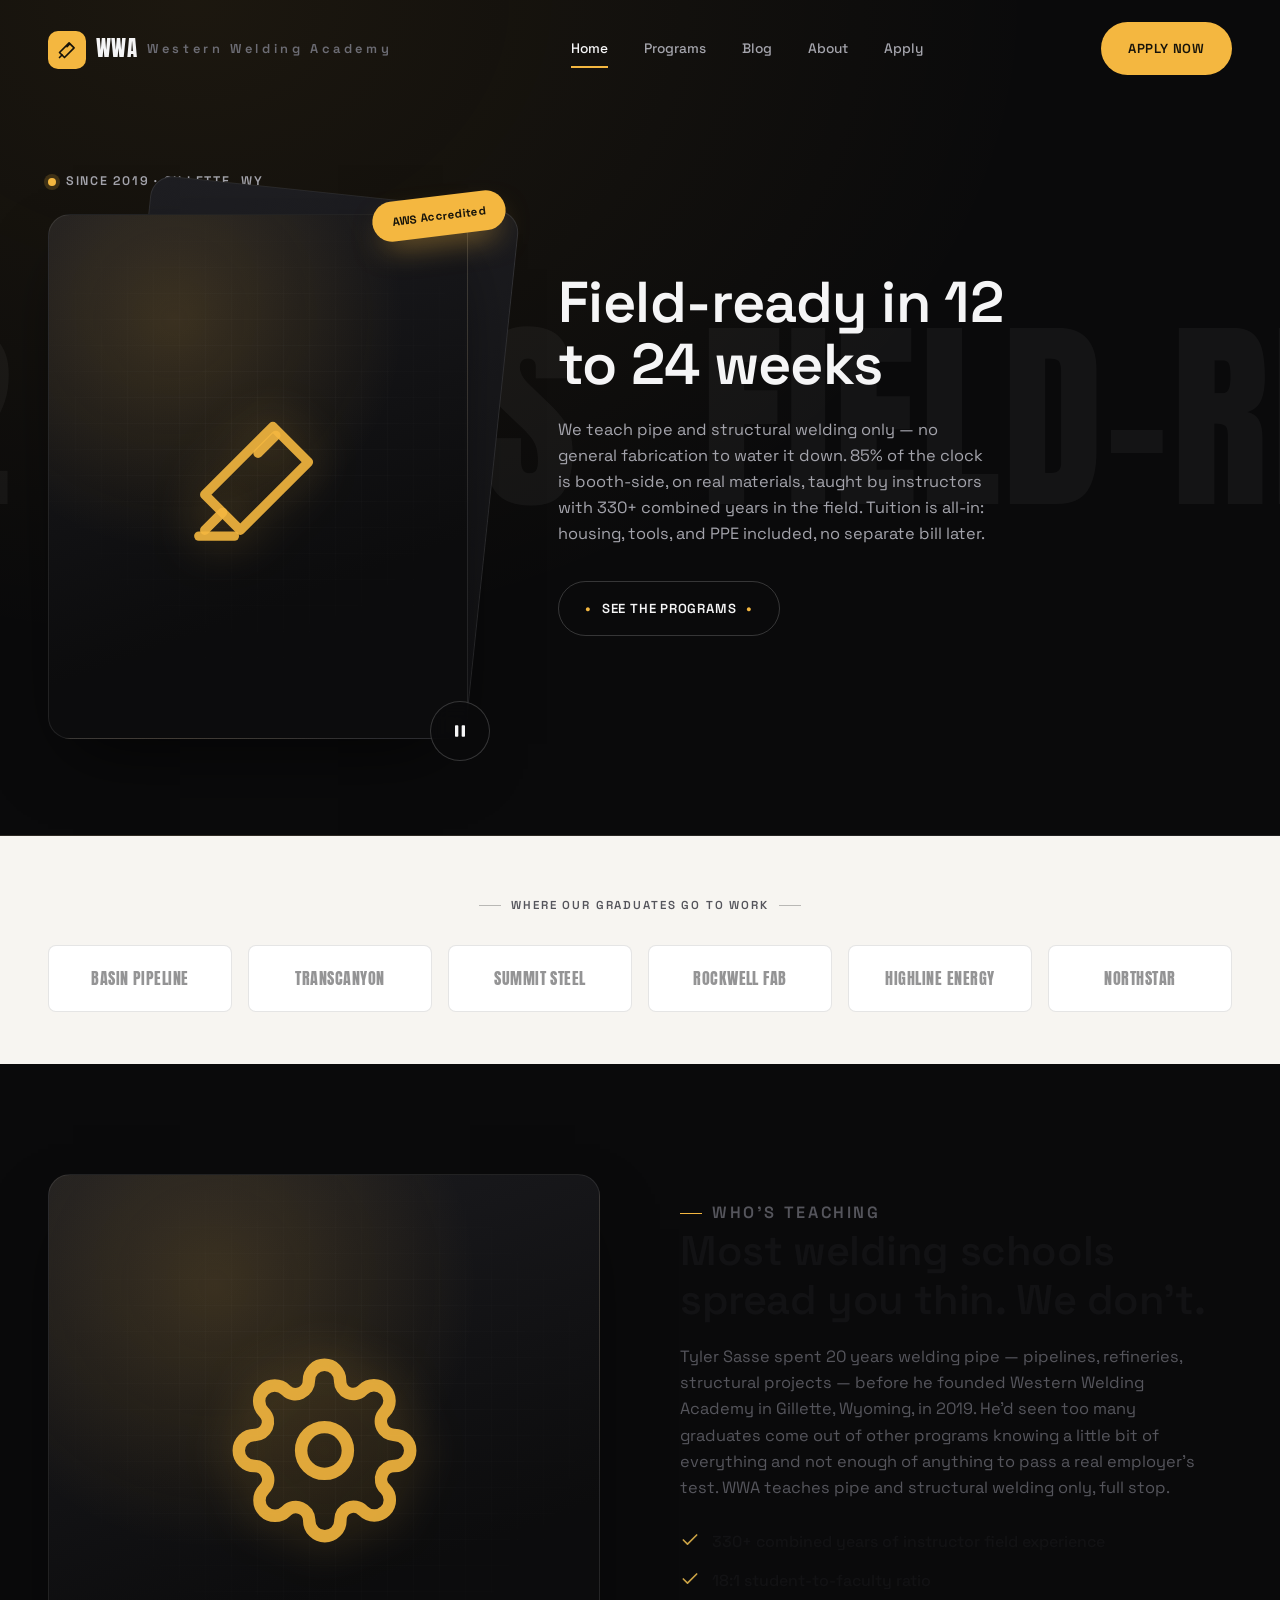
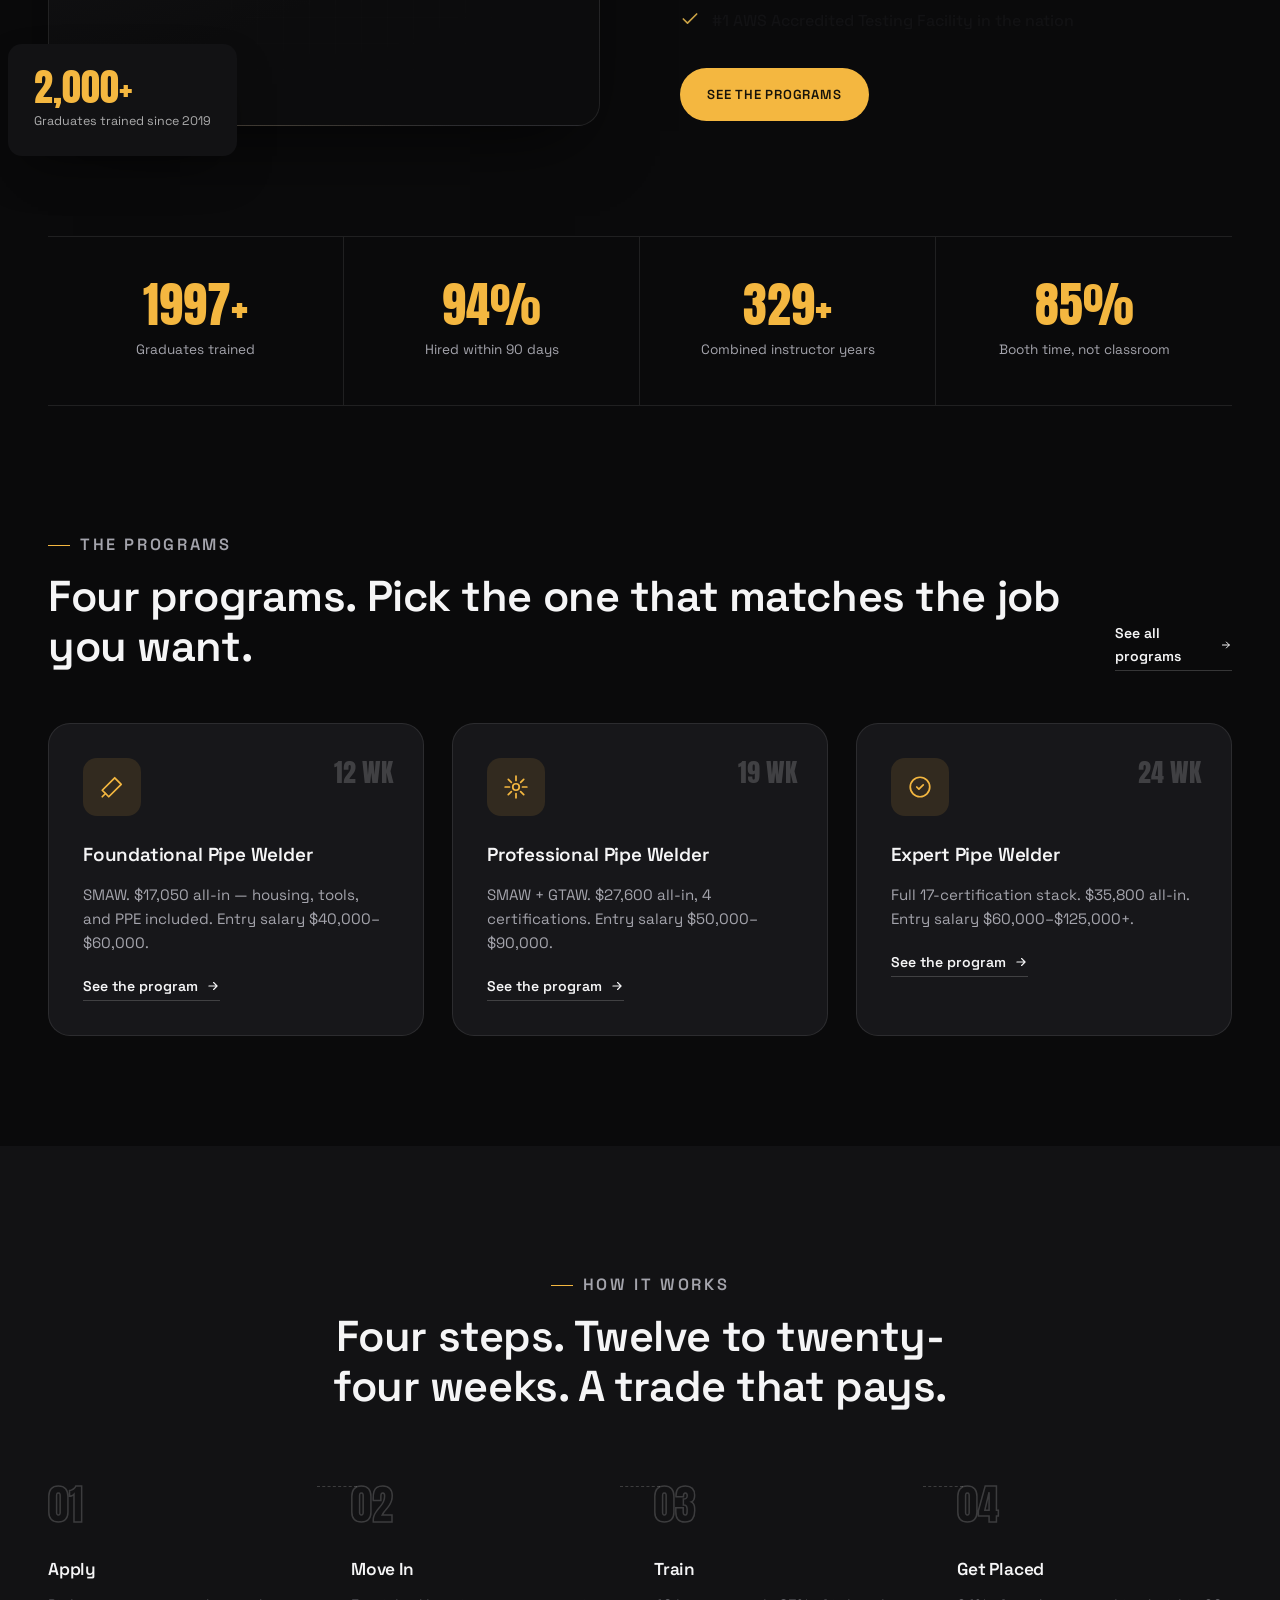
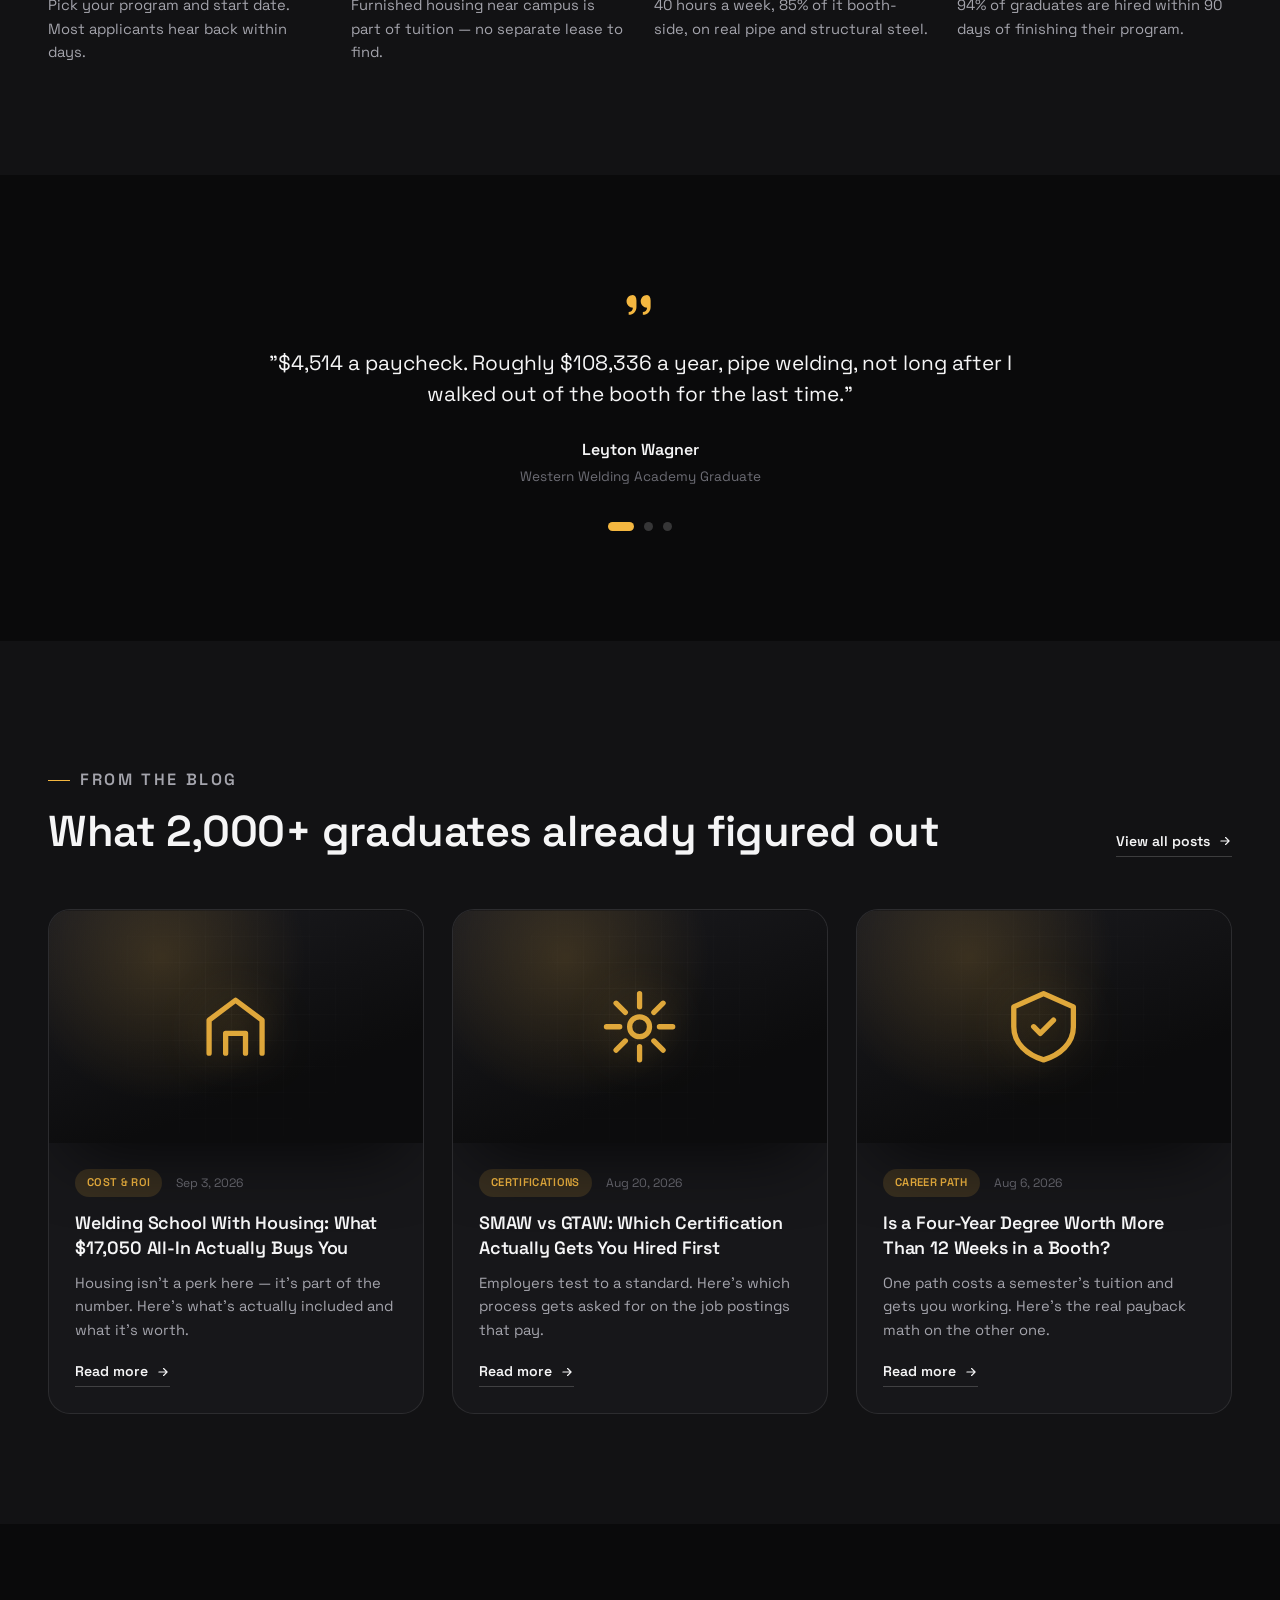
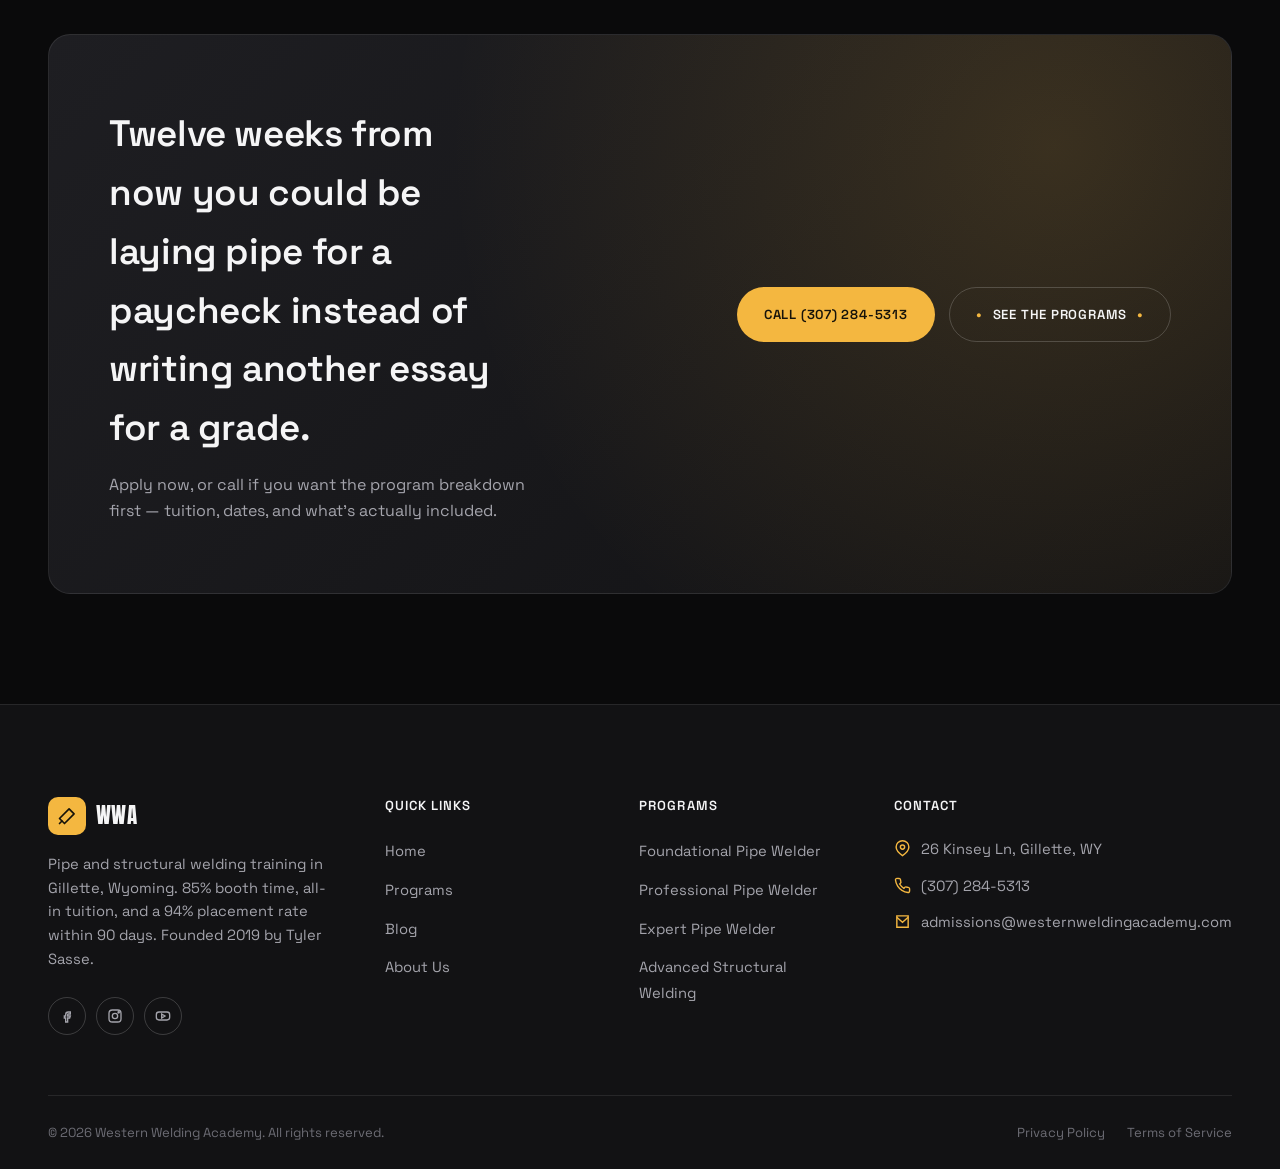
==== commit fbef4677: "Add Google Search Console verification meta tag Co-Authored-By: Claude Sonnet 5 <noreply@anthropic.c" ====
--- a/index.html
+++ b/index.html
@@ -5,6 +5,7 @@
 <meta name="viewport" content="width=device-width, initial-scale=1.0">
 <title>Western Welding Academy | Pipe &amp; Structural Welding Trade School — Gillette, WY</title>
 <meta name="description" content="Western Welding Academy trains pipe and structural welders in Gillette, WY. 85% booth time, all-in tuition with housing included, and 94% of graduates hired within 90 days.">
+<meta name="google-site-verification" content="oMh4CAIMgJpHOhPVIatWn6xbhycLDSPhQkqFc5_Dvyk" />
 <link rel="icon" href="data:image/svg+xml,%3Csvg xmlns='http://www.w3.org/2000/svg' viewBox='0 0 100 100'%3E%3Ctext y='.9em' font-size='90'%3E%F0%9F%94%A5%3C/text%3E%3C/svg%3E">
 <link rel="preconnect" href="https://fonts.googleapis.com">
 <link rel="preconnect" href="https://fonts.gstatic.com" crossorigin>
